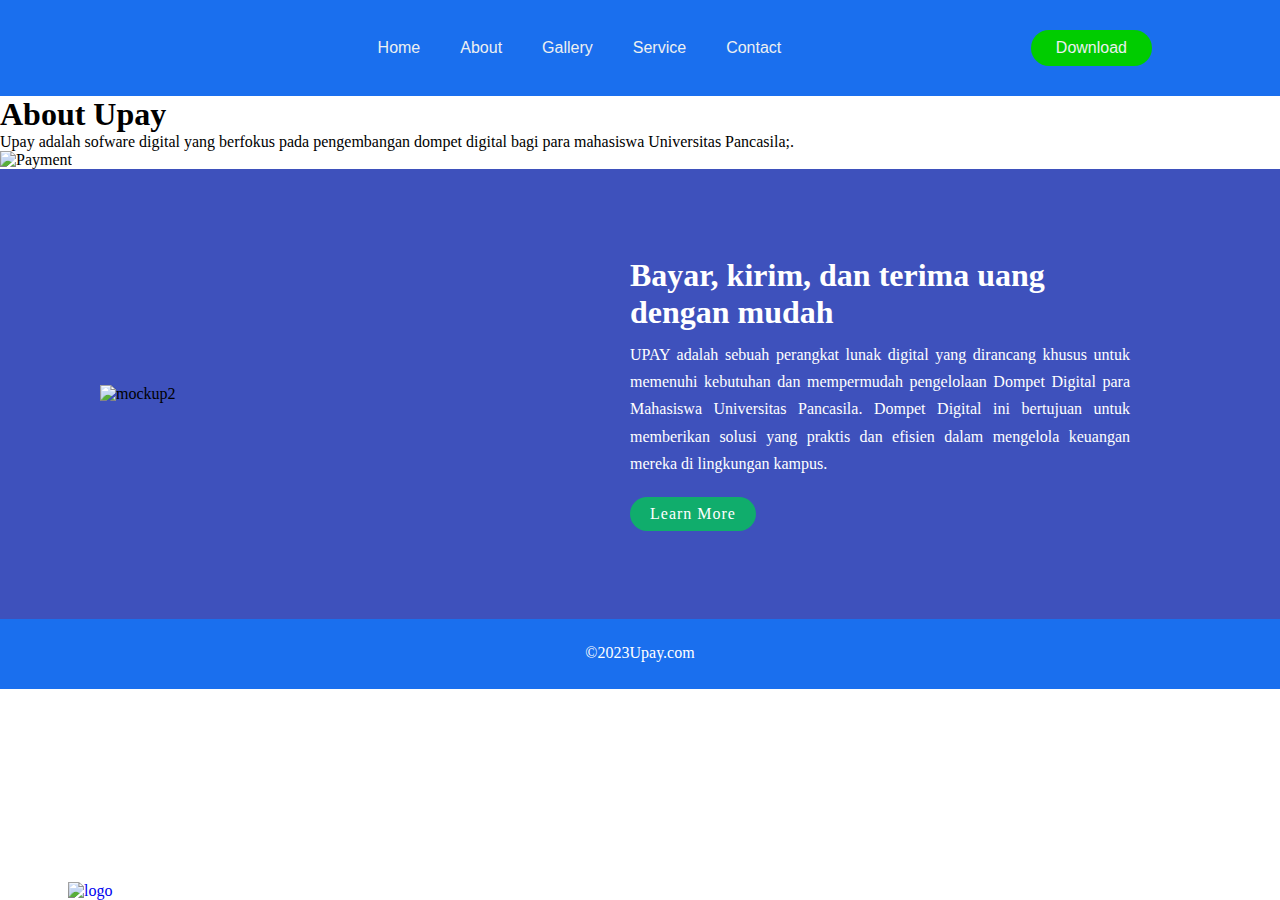
==== about.html @ 0a49f4db "about" ====
<!DOCTYPE html>
<html lang="en">
<head>
  <meta charset="UTF-8">
  <meta name="viewport" content="width=device-width, initial-scale=1.0">
  <link rel="stylesheet" href="/css/style.css">
  <title>Upay</title>
</head>
<body>
   <!-- NAVBAR MENU -->
   <header>
    <a class="logo" href="/"><img src="/img/upay2.png" alt="logo"></a>
    <nav>
        <ul class="nav__links">
            <li>
                <a href="index.html">Home</a>
            </li>
            <li>
                <a href="about.html">About</a>
            </li>
            <li>
                <a href="gallery.html">Gallery</a>
            </li>
            <li>
                <a href="service.html">Service</a>
            </li>
            <li>
                <a href="contact.html">Contact</a>
            </li>
        </ul>
    </nav>
    <a class="cta" href="#">Download</a>
</header>

<!-- MAIN MENU SEC1 -->
<section class="hero">
    <div class="hero-text">
      <h1 class="hero-title">About Upay</h1>
      <p>Upay adalah sofware digital yang berfokus pada pengembangan dompet digital bagi para mahasiswa Universitas Pancasila;.</p>
    </div>
    <div class="hero-image">
      <img src="https://cdn.vectorstock.com/i/1000x1000/32/91/hand-with-mobile-phone-payment-application-vector-25163291.webp" alt="Payment" width="200px">
    </div>
  </section>
<!-- MAIN MENU SEC2 -->
<section class="sec2">
    <div class="main_left">
        <img src="/img/iPhone 12 Pro.png" alt="mockup2">
    </div>
    <div class="main_right">
        <h1>Bayar, kirim, dan terima uang dengan mudah</h1>
        <p>UPAY adalah sebuah perangkat lunak digital yang dirancang khusus untuk
            memenuhi kebutuhan dan mempermudah pengelolaan Dompet Digital para Mahasiswa
            Universitas Pancasila. Dompet Digital ini bertujuan untuk memberikan solusi yang
            praktis dan efisien dalam mengelola keuangan mereka di lingkungan kampus.</p>
        <a href="#">Learn More</a>
    </div>
</section>


<footer>
    <p>&copy;2023Upay.com</p>
</footer>
</body>
</html>
---- css/style.css ----
@import url('https://fonts.googleapis. com/css?family=Montserrat:500');

*{
    box-sizing: border-box;
    margin: 0;
    padding: 0;
    bottom :0;
}
  

/* Untuk Css Header Menu Bar */
  header {
    display: flex;
    justify-content: space-between;
    align-items: center;
    padding: 30px 10%;
    background-color: #1a6fee;
  }
  
  .logo {
    cursor: pointer;
  }

  .logo img{
    width: 200px;
    position: absolute;
    margin-top: -100px;
    margin-left: -60px;
  }
  
  .nav__links a,
  .cta,
  .overlay__content a {
    font-family: "Montserrat", sans-serif;
    font-weight: 500;
    color: #edf0f1;
    text-decoration: none;
  }
  
  .nav__links {
    list-style: none;
    display: flex;
  }
  
  .nav__links li {
    padding: 0px 20px;
  }
  
  .nav__links li a {
    transition: color 0.3s ease 0s;
  }
  
  .nav__links li a:hover {
    color: rgb(4, 54, 135);
  }
  
  .cta {
    padding: 9px 25px;
    background-color: #0c0;
    border: none;
    border-radius: 50px;
    cursor: pointer;
    transition: background-color 0.3s ease 0s;
  }
  
  .cta:hover {
    background-color: #04ac04;
  }
  



/* Untuk Css Main Content */
.sec1 {
  position: relative; width: 100%;
  min-height: 100vh;
  padding: 100px;
  display: flex;
  justify-content: space-between;
  align-items: center;
  background: #ffffff;
}

.sec2 {
  position: relative; 
  width: 100%;
  min-height: 50vh;
  padding-left: 100px;
  padding-right: 150px;
  display: flex;
  justify-content: space-between;
  align-items: center;
  background: #3e51bc;
}

.main_left {
  float: left;
}

.main_left img{
  width: 600px;
}

.main_right {
  float: right;
  width: 500px;
}

.main_right h1 {
  color: white;
}

.main_right p {
  padding-top: 10px;
  color: white;
  line-height: 1.7em;
  text-align: justify;
}

.main_right a{
  display: inline-block;
  margin-top: 20px;
  padding: 8px 20px;
  background: #10ad6c;
  color: #fff;
  border-radius: 40px;
  font-weight: 500; Letter-spacing: 1px;
  text-decoration: none;
}

.main_right a:hover {
  background-color: #0da264;
}

.content{
  margin-top: -100px;
  position: relative;
  width: 100%;
  display: flex;
  justify-content: space-between;
  align-items: center;
}         

.content .textBox{
  position: relative;
  max-width: 600px;
}

.content .textBox h1 {
  color: #333;
  font-size: 4em;
  Line-height: 1.4em;
  font-weight: 500;
}

.content .textBox p{
  margin-top: 10px;
  color: #333;
  Line-height: 1.8em;
  text-align: justify;
}

.content .textBox a{
  display: inline-block;
  margin-top: 20px;
  padding: 8px 20px;
  background: #017143;
  color: #fff;
  border-radius: 40px;
  font-weight: 500; Letter-spacing: 1px;
  text-decoration: none;
}

.content .textBox a:hover{
  color: white;
  background: #01502f;
}

.imgBox img{
  width: 800px;
}

/* SEC 3 */
.sec3 {
  position: relative; 
  width: 100%;
  min-height: 80vh;
  padding: 0px;
  justify-content: space-between;
  align-items: center;
  background: #ffffff;
}

.sec3 h1{
  padding-top: 50px;
}

.sec3 .main_left {
  margin-top: 40px;
  margin-left: 100px;
  width: 500px;
  padding-top: 10px;
  color: rgb(0, 0, 0);
  line-height: 1.7em;
  text-align: justify;
}

.sec3 .main_left p {
  margin-top: 10px;
}

.main_right img{
  box-sizing: border-box;
  margin-left: -300px;
  width: 800px;
}


/* Service Html */
.sec2service {
  position: relative; 
  width: 100%;
  min-height: 70vh;
  padding-left: 100px;
  padding-right: 150px;
  display: flex;
  justify-content: space-between;
  align-items: center;
  background: #3e51bc;
}

.flex-container {
  display: flex;
  justify-content: center;
  width: 100%;
}

.flex-container .card{
  margin-right: 20px;
}


.card {
  box-shadow: 0 4px 8px 0 rgba(0, 0, 0, 0.2);
  background-color: white;
  max-width: 300px;
  margin: auto;
  text-align: center;
  font-family: arial;
  padding: 20px;
}

.card img {
  margin-top: 10px;
  width: 70px;
}

.price {
  color: grey;
  font-size: 22px;
}

.card button {
  margin-top: 20px;
  border: none;
  outline: 0;
  padding: 12px;
  color: white;
  background-color: #000;
  text-align: center;
  cursor: pointer;
  width: 100%;
  font-size: 18px;
}

.card p {
  margin-top:20px;
  line-height: 1.5em;
}

.card button:hover {
  opacity: 0.7;
}



/* Untuk Css Footer */
footer {
    position: relative;
    height: 70px;
    left: 0;
    bottom: 0;
    width: 100%;
    background-color: #1a6fee;
    color: white;
    padding: 25px;
    text-align: center;
}

.contentct {
  margin: 20px;
  background-color: #fff;
  padding: 20px;
  border-radius: 5px;
  box-shadow: 0 0 10px rgba(0, 0, 0, 0.1);
}

form label, form textarea, form input {
  display: block;
  margin-bottom: 10px;
}

form input, form textarea {
  width: 100%;
  padding: 10px;
  border: 1px solid #ccc;
  border-radius: 5px;
}

form button {
  background-color: #7289da;
  color: #fff;
  padding: 10px 20px;
  border: none;
  border-radius: 5px;
  cursor: pointer;
}
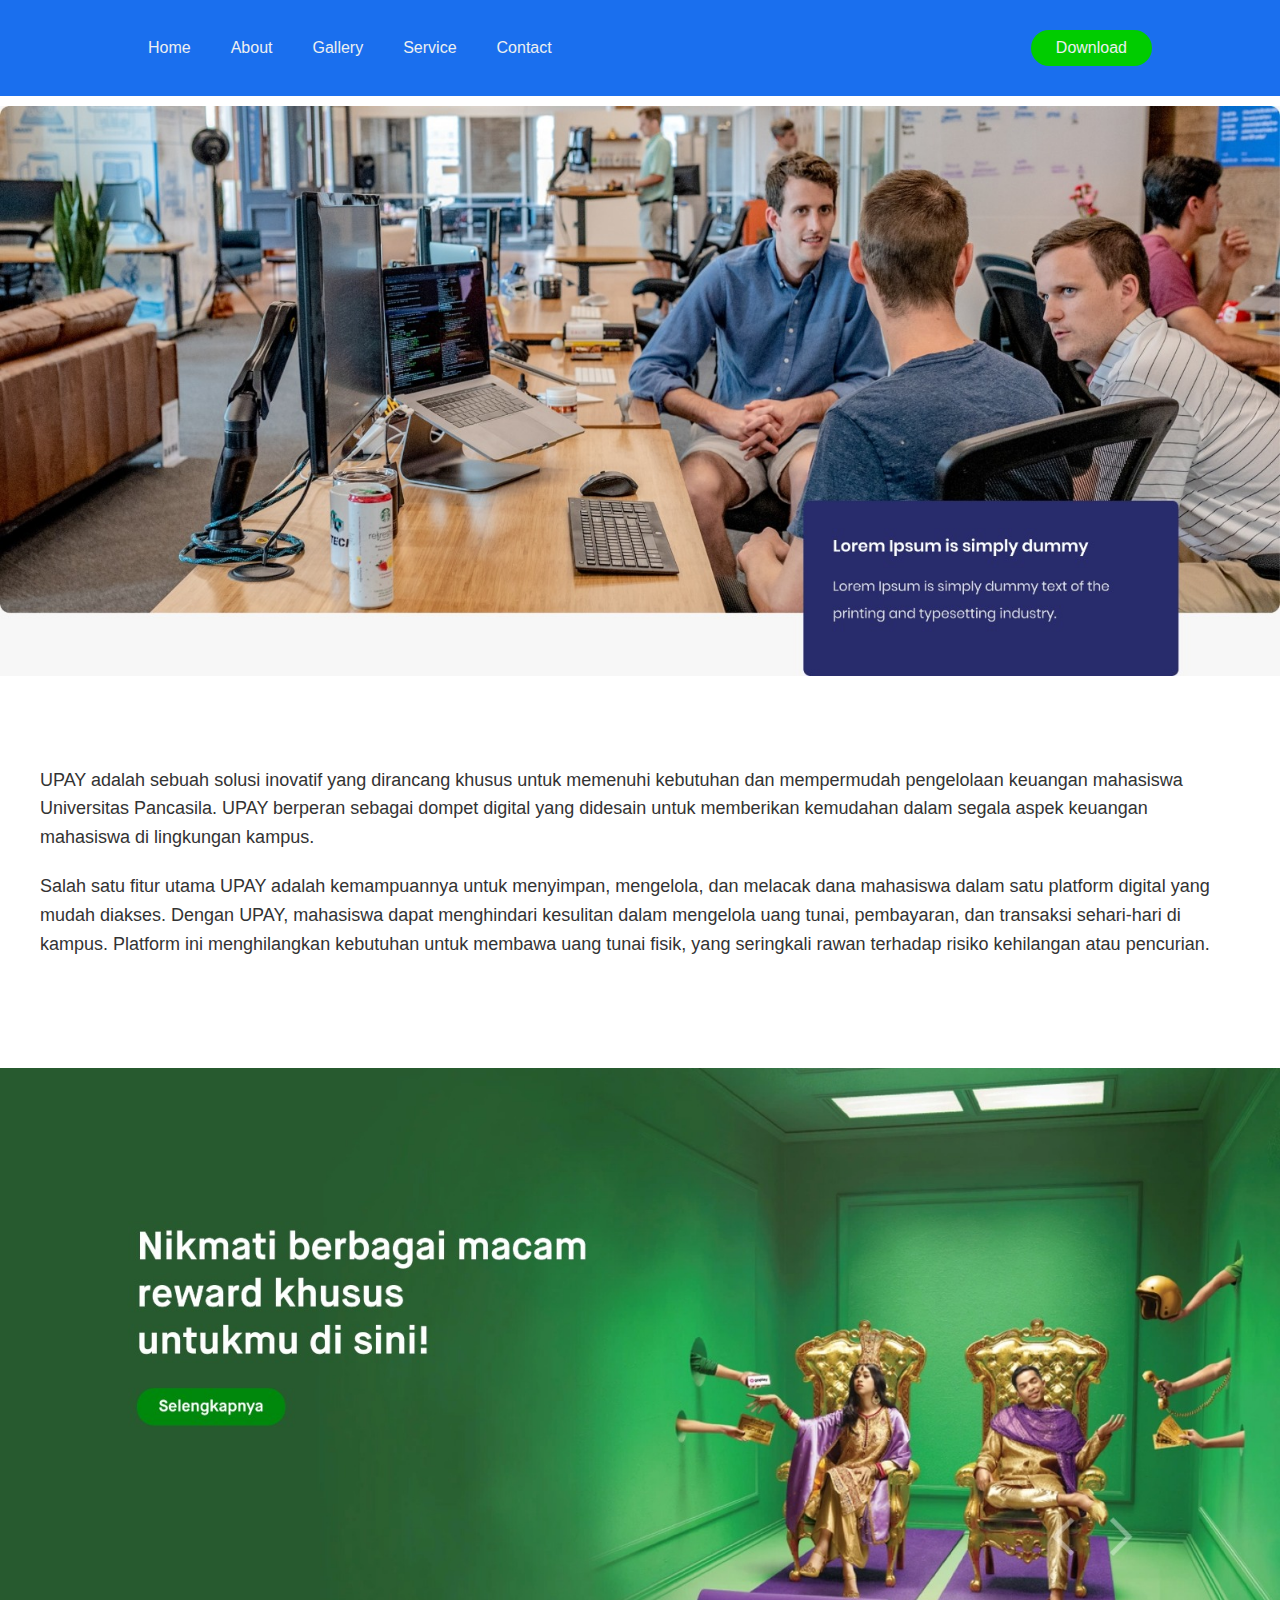
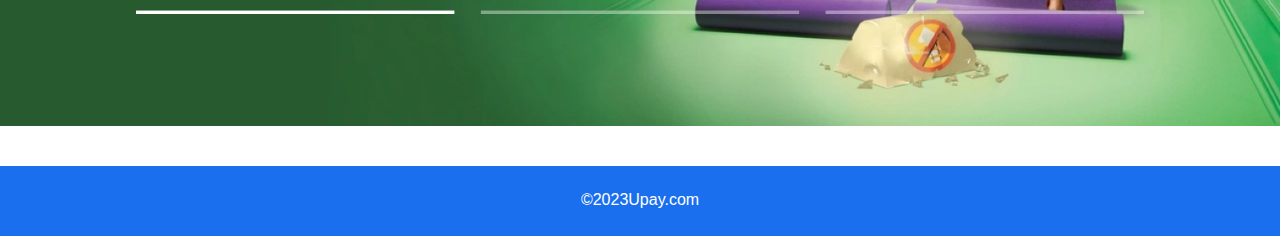
==== commit eee54e53: "Update About" ====
--- a/about.html
+++ b/about.html
@@ -1,65 +1,61 @@
 <!DOCTYPE html>
 <html lang="en">
-<head>
-  <meta charset="UTF-8">
-  <meta name="viewport" content="width=device-width, initial-scale=1.0">
-  <link rel="stylesheet" href="/css/style.css">
-  <title>Upay</title>
-</head>
-<body>
-   <!-- NAVBAR MENU -->
-   <header>
-    <a class="logo" href="/"><img src="/img/upay2.png" alt="logo"></a>
-    <nav>
-        <ul class="nav__links">
-            <li>
-                <a href="index.html">Home</a>
-            </li>
-            <li>
-                <a href="about.html">About</a>
-            </li>
-            <li>
-                <a href="gallery.html">Gallery</a>
-            </li>
-            <li>
-                <a href="service.html">Service</a>
-            </li>
-            <li>
-                <a href="contact.html">Contact</a>
-            </li>
-        </ul>
-    </nav>
-    <a class="cta" href="#">Download</a>
-</header>
+    <head>
+        <meta charset="UTF-8">
+        <meta name="viewport" content="width=device-width, initial-scale=1.0">
+        <link rel="icon" type="image/x-icon" href="/img/upay.png">
+        <link rel="stylesheet" href="css/style.css">
+        <title>Upay</title>
+    </head>
+    <body>
+      <header>
+            <nav>
+                <ul class="nav__links">
+                    <li>
+                        <a href="index.html">Home</a>
+                    </li>
+                    <li>
+                        <a href="about.html">About</a>
+                    </li>
+                    <li>
+                        <a href="gallery.html">Gallery</a>
+                    </li>
+                    <li>
+                        <a href="service.html">Service</a>
+                    </li>
+                    <li>
+                        <a href="contact.html">Contact</a>
+                    </li>
+                </ul>
+            </nav>
+            <a class="cta" href="#">Download</a>
+        </header> 
+        <!-- MAIN MENU SEC1 -->
+        <section class="Pembuka">
+          <div class="Pembuka-1">
+            <img src="Awal.jpeg" alt="Gambar">
+          </div>
+        </section>
+        <section class="Text-Awal">
+          <div class="Text-1">
+            <p class="awal">
+              UPAY adalah sebuah solusi inovatif yang dirancang khusus untuk memenuhi kebutuhan dan mempermudah pengelolaan keuangan mahasiswa Universitas Pancasila. UPAY berperan sebagai dompet digital yang didesain untuk memberikan kemudahan dalam segala aspek keuangan mahasiswa di lingkungan kampus.
+            </p>
+            <p class="akhir">
+              Salah satu fitur utama UPAY adalah kemampuannya untuk menyimpan, mengelola, dan melacak dana mahasiswa dalam satu platform digital yang mudah diakses. Dengan UPAY, mahasiswa dapat menghindari kesulitan dalam mengelola uang tunai, pembayaran, dan transaksi sehari-hari di kampus. Platform ini menghilangkan kebutuhan untuk membawa uang tunai fisik, yang seringkali rawan terhadap risiko kehilangan atau pencurian.
+            </p>
+          </div>
+        </section>
+      
+        <section class="Gambar-Akhir">
+          <div class="Gambar-2">
+            <img src="Akhir.jpeg" alt="Akhir">
+          </div>
+        </section>
+        
+        <footer>
+            <p>&copy;2023Upay.com</p>
+        </footer>
 
-<!-- MAIN MENU SEC1 -->
-<section class="hero">
-    <div class="hero-text">
-      <h1 class="hero-title">About Upay</h1>
-      <p>Upay adalah sofware digital yang berfokus pada pengembangan dompet digital bagi para mahasiswa Universitas Pancasila;.</p>
-    </div>
-    <div class="hero-image">
-      <img src="https://cdn.vectorstock.com/i/1000x1000/32/91/hand-with-mobile-phone-payment-application-vector-25163291.webp" alt="Payment" width="200px">
-    </div>
-  </section>
-<!-- MAIN MENU SEC2 -->
-<section class="sec2">
-    <div class="main_left">
-        <img src="/img/iPhone 12 Pro.png" alt="mockup2">
-    </div>
-    <div class="main_right">
-        <h1>Bayar, kirim, dan terima uang dengan mudah</h1>
-        <p>UPAY adalah sebuah perangkat lunak digital yang dirancang khusus untuk
-            memenuhi kebutuhan dan mempermudah pengelolaan Dompet Digital para Mahasiswa
-            Universitas Pancasila. Dompet Digital ini bertujuan untuk memberikan solusi yang
-            praktis dan efisien dalam mengelola keuangan mereka di lingkungan kampus.</p>
-        <a href="#">Learn More</a>
-    </div>
-</section>
-
-
-<footer>
-    <p>&copy;2023Upay.com</p>
-</footer>
-</body>
+    </body>
 </html>--- a/css/style.css
+++ b/css/style.css
@@ -6,10 +6,15 @@
     padding: 0;
     bottom :0;
 }
-  
+body {
+  font-family: Arial, sans-serif;
+  background-color: white;
+  text-align: center;
+}
 
 /* Untuk Css Header Menu Bar */
   header {
+    margin-bottom: 10px;
     display: flex;
     justify-content: space-between;
     align-items: center;
@@ -67,261 +72,135 @@
     background-color: #04ac04;
   }
   
-
-
-
 /* Untuk Css Main Content */
-.sec1 {
-  position: relative; width: 100%;
-  min-height: 100vh;
-  padding: 100px;
-  display: flex;
-  justify-content: space-between;
-  align-items: center;
-  background: #ffffff;
-}
-
-.sec2 {
-  position: relative; 
+
+.Pembuka img {
+
+  max-width: 100%;
+  height: auto;
+  display: block;
+  margin: 0 auto;
+  margin-bottom: 50px;
+}
+
+.Text-Awal{
+  padding: 40px;
+  text-align: left;
+}
+
+.Text-Awal p {
+  font-size: 18px;
+  line-height: 1.6;
+  color: #333;
+  margin-bottom: 20px;
+}
+
+.Gambar-Akhir img {
+  max-width: 100%;
+  height: auto;
+  display: block;
+  margin: 0 auto;
+  margin-top: 50px;
+  margin-bottom: 40px;
+}
+
+footer {
+  position: relative;
+  height: 70px;
+  left: 0;
+  bottom: 0;
   width: 100%;
-  min-height: 50vh;
-  padding-left: 100px;
-  padding-right: 150px;
-  display: flex;
-  justify-content: space-between;
-  align-items: center;
-  background: #3e51bc;
-}
-
-.main_left {
-  float: left;
-}
-
-.main_left img{
-  width: 600px;
-}
-
-.main_right {
-  float: right;
-  width: 500px;
-}
-
-.main_right h1 {
+  background-color: #1a6fee;
   color: white;
-}
-
-.main_right p {
-  padding-top: 10px;
-  color: white;
-  line-height: 1.7em;
-  text-align: justify;
-}
-
-.main_right a{
-  display: inline-block;
-  margin-top: 20px;
-  padding: 8px 20px;
-  background: #10ad6c;
-  color: #fff;
-  border-radius: 40px;
-  font-weight: 500; Letter-spacing: 1px;
-  text-decoration: none;
-}
-
-.main_right a:hover {
-  background-color: #0da264;
-}
-
-.content{
-  margin-top: -100px;
-  position: relative;
-  width: 100%;
-  display: flex;
-  justify-content: space-between;
-  align-items: center;
-}         
-
-.content .textBox{
-  position: relative;
-  max-width: 600px;
-}
-
-.content .textBox h1 {
-  color: #333;
-  font-size: 4em;
-  Line-height: 1.4em;
-  font-weight: 500;
-}
-
-.content .textBox p{
-  margin-top: 10px;
-  color: #333;
-  Line-height: 1.8em;
-  text-align: justify;
-}
-
-.content .textBox a{
-  display: inline-block;
-  margin-top: 20px;
-  padding: 8px 20px;
-  background: #017143;
-  color: #fff;
-  border-radius: 40px;
-  font-weight: 500; Letter-spacing: 1px;
-  text-decoration: none;
-}
-
-.content .textBox a:hover{
-  color: white;
-  background: #01502f;
-}
-
-.imgBox img{
-  width: 800px;
-}
-
-/* SEC 3 */
-.sec3 {
-  position: relative; 
-  width: 100%;
-  min-height: 80vh;
-  padding: 0px;
-  justify-content: space-between;
-  align-items: center;
-  background: #ffffff;
-}
-
-.sec3 h1{
-  padding-top: 50px;
-}
-
-.sec3 .main_left {
-  margin-top: 40px;
-  margin-left: 100px;
-  width: 500px;
-  padding-top: 10px;
-  color: rgb(0, 0, 0);
-  line-height: 1.7em;
-  text-align: justify;
-}
-
-.sec3 .main_left p {
-  margin-top: 10px;
-}
-
-.main_right img{
-  box-sizing: border-box;
-  margin-left: -300px;
-  width: 800px;
-}
-
-
-/* Service Html */
-.sec2service {
-  position: relative; 
-  width: 100%;
-  min-height: 70vh;
-  padding-left: 100px;
-  padding-right: 150px;
-  display: flex;
-  justify-content: space-between;
-  align-items: center;
-  background: #3e51bc;
-}
-
-.flex-container {
-  display: flex;
-  justify-content: center;
-  width: 100%;
-}
-
-.flex-container .card{
-  margin-right: 20px;
-}
-
-
-.card {
-  box-shadow: 0 4px 8px 0 rgba(0, 0, 0, 0.2);
-  background-color: white;
-  max-width: 300px;
-  margin: auto;
+  padding: 25px;
   text-align: center;
-  font-family: arial;
-  padding: 20px;
-}
-
-.card img {
-  margin-top: 10px;
-  width: 70px;
-}
-
-.price {
-  color: grey;
-  font-size: 22px;
-}
-
-.card button {
-  margin-top: 20px;
-  border: none;
-  outline: 0;
-  padding: 12px;
-  color: white;
-  background-color: #000;
-  text-align: center;
-  cursor: pointer;
-  width: 100%;
-  font-size: 18px;
-}
-
-.card p {
-  margin-top:20px;
-  line-height: 1.5em;
-}
-
-.card button:hover {
-  opacity: 0.7;
-}
-
-
-
-/* Untuk Css Footer */
-footer {
-    position: relative;
-    height: 70px;
-    left: 0;
-    bottom: 0;
-    width: 100%;
-    background-color: #1a6fee;
-    color: white;
+}
+
+.contentct {
+margin: 20px;
+background-color: #fff;
+padding: 20px;
+border-radius: 5px;
+box-shadow: 0 0 10px rgba(0, 0, 0, 0.1);
+}
+
+form label, form textarea, form input {
+display: block;
+margin-bottom: 10px;
+}
+
+form input, form textarea {
+width: 100%;
+padding: 10px;
+border: 1px solid #ccc;
+border-radius: 5px;
+}
+
+form button {
+background-color: #7289da;
+color: #fff;
+padding: 10px 20px;
+border: none;
+border-radius: 5px;
+cursor: pointer;
+}
+
+/* Untuk layar dengan lebar kurang dari 768px */
+@media (max-width: 767px) {
+  header {
+    padding: 10px 5%; 
+  }
+  
+  .Pembuka img {
+    margin-bottom: 20px; 
+  }
+  
+  .Text-Awal {
+    padding: 20px;
+  }
+  
+  .Text-Awal p {
+    font-size: 16px; 
+    margin-bottom: 15px;
+  }
+
+  .Gambar-Akhir img {
+    margin-top: 20px;
+    margin-bottom: 20px; 
+  }
+  
+  footer {
+    padding: 10px 0;
+  }
+}
+
+/* Untuk layar dengan lebar kurang dari atau sama dengan 768px */
+@media (max-width: 550px) {
+  header {
+    padding: 30px 10%; 
+  }
+  .cta{
+    display: none;
+  }
+  .Pembuka img {
+    margin-bottom: 50px; 
+  }
+  
+  .Text-Awal {
+    padding: 40px;
+  }
+  
+  .Text-Awal p {
+    font-size: 18px; 
+    margin-bottom: 20px; 
+  }
+
+  .Gambar-Akhir img {
+    margin-top: 50px; 
+    margin-bottom: 40px; 
+  }
+  
+  footer {
     padding: 25px;
-    text-align: center;
-}
-
-.contentct {
-  margin: 20px;
-  background-color: #fff;
-  padding: 20px;
-  border-radius: 5px;
-  box-shadow: 0 0 10px rgba(0, 0, 0, 0.1);
-}
-
-form label, form textarea, form input {
-  display: block;
-  margin-bottom: 10px;
-}
-
-form input, form textarea {
-  width: 100%;
-  padding: 10px;
-  border: 1px solid #ccc;
-  border-radius: 5px;
-}
-
-form button {
-  background-color: #7289da;
-  color: #fff;
-  padding: 10px 20px;
-  border: none;
-  border-radius: 5px;
-  cursor: pointer;
-}+  }
+}
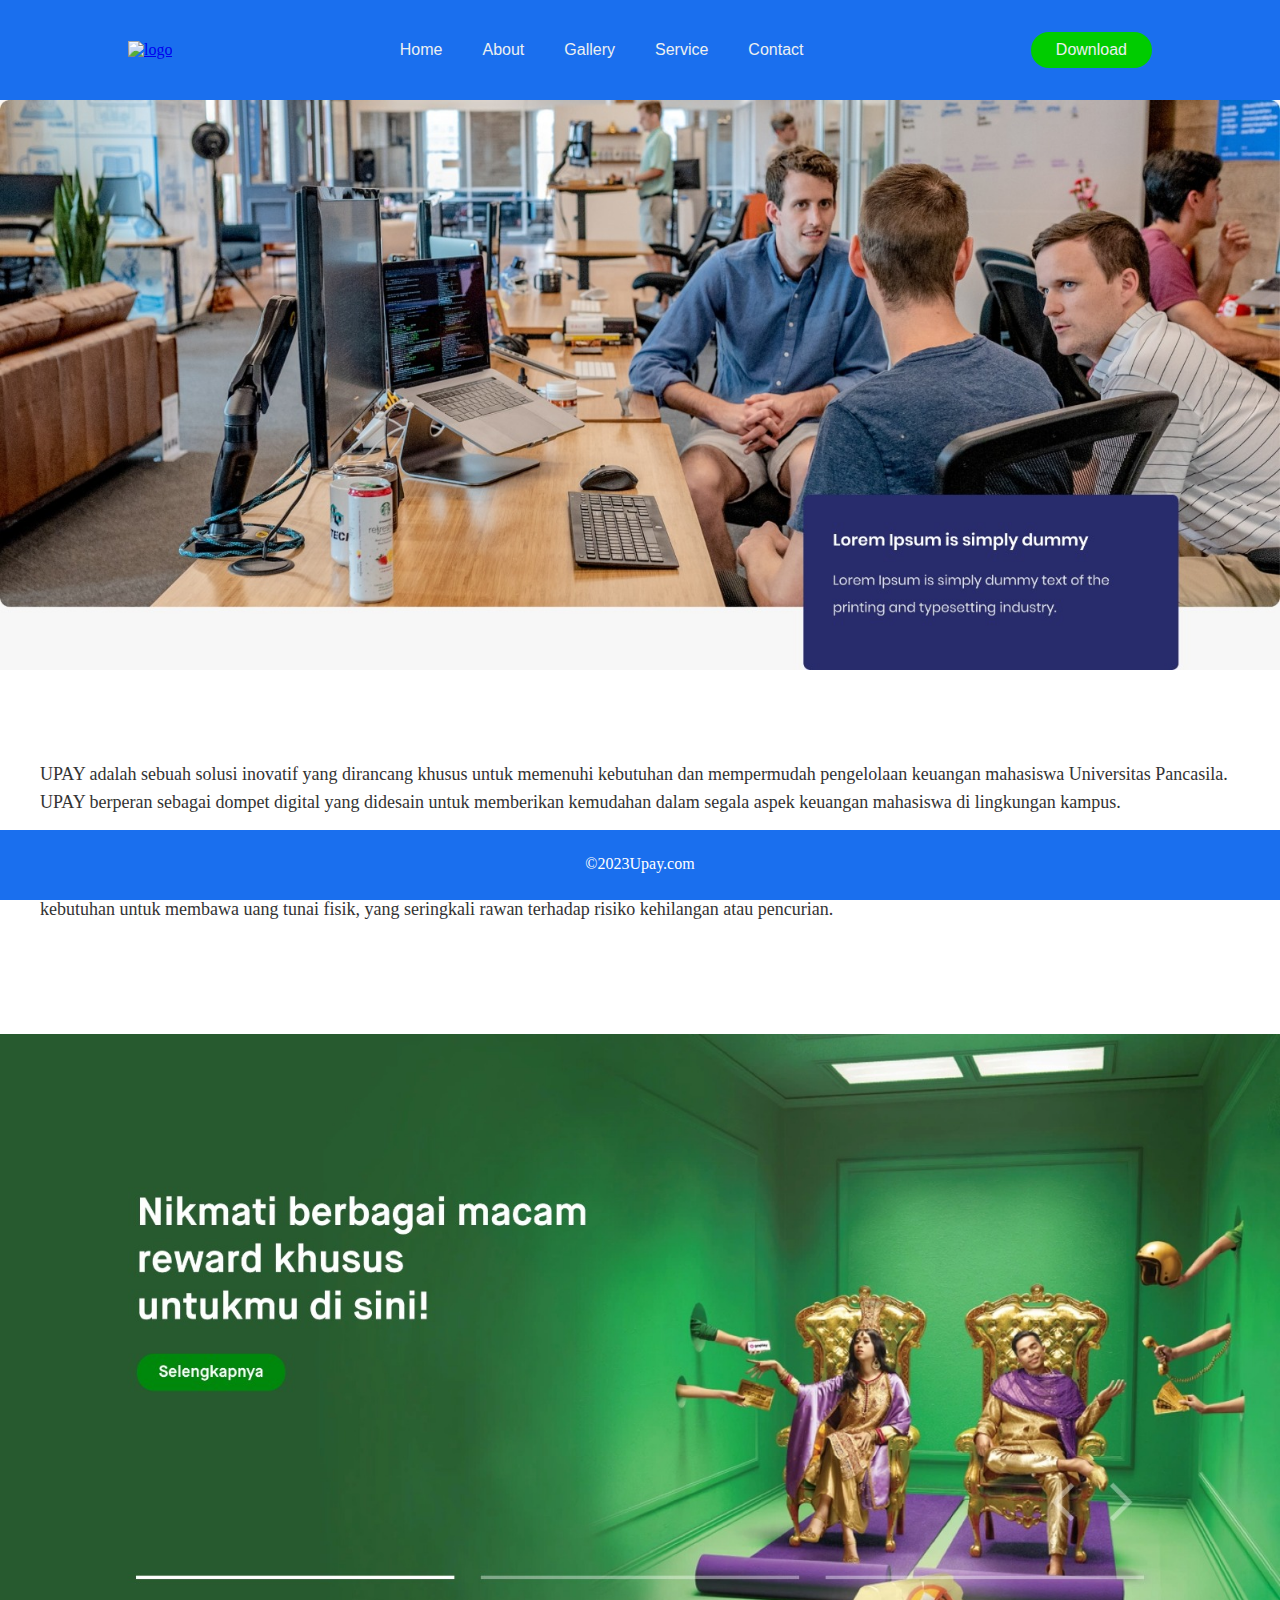
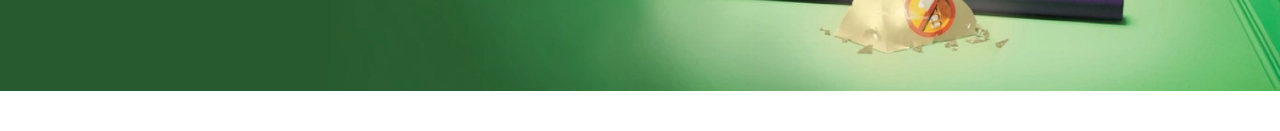
==== commit 197dc533: "Update About Hamzah" ====
--- a/about.html
+++ b/about.html
@@ -9,6 +9,7 @@
     </head>
     <body>
       <header>
+        <a class="logo" href="/"><img src="/img/upay2.png" alt="logo"></a>
             <nav>
                 <ul class="nav__links">
                     <li>
@@ -33,7 +34,7 @@
         <!-- MAIN MENU SEC1 -->
         <section class="Pembuka">
           <div class="Pembuka-1">
-            <img src="Awal.jpeg" alt="Gambar">
+            <img src="/img/Awal.jpeg" alt="Gambar">
           </div>
         </section>
         <section class="Text-Awal">
@@ -49,7 +50,7 @@
       
         <section class="Gambar-Akhir">
           <div class="Gambar-2">
-            <img src="Akhir.jpeg" alt="Akhir">
+            <img src="/img/Akhir.jpeg" alt="Akhir">
           </div>
         </section>
         
--- a/css/style.css
+++ b/css/style.css
@@ -6,19 +6,15 @@
     padding: 0;
     bottom :0;
 }
-body {
-  font-family: Arial, sans-serif;
-  background-color: white;
-  text-align: center;
-}
+  
 
 /* Untuk Css Header Menu Bar */
   header {
-    margin-bottom: 10px;
     display: flex;
     justify-content: space-between;
     align-items: center;
     padding: 30px 10%;
+    height: 100px;
     background-color: #1a6fee;
   }
   
@@ -27,10 +23,7 @@
   }
 
   .logo img{
-    width: 200px;
-    position: absolute;
-    margin-top: -100px;
-    margin-left: -60px;
+    width: 150px;
   }
   
   .nav__links a,
@@ -72,6 +65,32 @@
     background-color: #04ac04;
   }
   
+
+
+
+/* Untuk Css Main Content */
+.sec1 {
+  position: relative; width: 100%;
+  min-height: 100vh;
+  padding: 100px;
+  display: flex;
+  justify-content: space-between;
+  align-items: center;
+  background: #ffffff;
+}
+
+.sec2 {
+  position: relative; 
+  width: 100%;
+  min-height: 50vh;
+  padding-left: 100px;
+  padding-right: 150px;
+  display: flex;
+  justify-content: space-between;
+  align-items: center;
+  background: #3e51bc;
+}
+
 /* Untuk Css Main Content */
 
 .Pembuka img {
@@ -104,45 +123,288 @@
   margin-bottom: 40px;
 }
 
+.main_left {
+  float: left;
+}
+
+.main_left img{
+  width: 600px;
+}
+
+.main_right {
+  float: right;
+  width: 500px;
+}
+
+.main_right h1 {
+  color: white;
+}
+
+.main_right p {
+  padding-top: 10px;
+  color: white;
+  line-height: 1.7em;
+  text-align: justify;
+}
+
+.main_right a{
+  display: inline-block;
+  margin-top: 20px;
+  padding: 8px 20px;
+  background: #10ad6c;
+  color: #fff;
+  border-radius: 40px;
+  font-weight: 500; Letter-spacing: 1px;
+  text-decoration: none;
+}
+
+.main_right a:hover {
+  background-color: #0da264;
+}
+
+.content{
+  margin-top: -100px;
+  position: relative;
+  width: 100%;
+  display: flex;
+  justify-content: space-between;
+  align-items: center;
+}         
+
+.content .textBox{
+  position: relative;
+  max-width: 600px;
+}
+
+.content .textBox h1 {
+  color: #333;
+  font-size: 4em;
+  Line-height: 1.4em;
+  font-weight: 500;
+}
+
+.content .textBox p{
+  margin-top: 10px;
+  color: #333;
+  Line-height: 1.8em;
+  text-align: justify;
+}
+
+.content .textBox a{
+  display: inline-block;
+  margin-top: 20px;
+  padding: 8px 20px;
+  background: #017143;
+  color: #fff;
+  border-radius: 40px;
+  font-weight: 500; Letter-spacing: 1px;
+  text-decoration: none;
+}
+
+.content .textBox a:hover{
+  color: white;
+  background: #01502f;
+}
+
+.imgBox img{
+  width: 800px;
+}
+
+/* SEC 3 */
+.sec3 {
+  position: relative; 
+  width: 100%;
+  min-height: 80vh;
+  padding: 0px;
+  justify-content: space-between;
+  align-items: center;
+  background: #ffffff;
+}
+
+.sec3 h1{
+  padding-top: 50px;
+}
+
+.sec3 .main_left {
+  margin-top: 40px;
+  margin-left: 100px;
+  width: 500px;
+  padding-top: 10px;
+  color: rgb(0, 0, 0);
+  line-height: 1.7em;
+  text-align: justify;
+}
+
+.sec3 .main_left p {
+  margin-top: 10px;
+}
+
+.main_right img{
+  box-sizing: border-box;
+  margin-left: -300px;
+  width: 800px;
+}
+
+
+/* Service Html */
+.sec1ser{
+  margin-top: 100px;
+  background-color: rgb(23,111,230);
+}
+
+.sec1ser .textBox {
+  margin-top: 80px;
+  margin-left: 70px;
+  flex: 1;
+  padding: 80px; /* Menambahkan padding di sebelah kanan dan kiri teks */
+  text-align: left; /* Menjaga teks agar tetap rata kiri */
+}
+
+.sec1ser .content {
+  display: flex;
+  justify-content: space-between;
+  align-items: center;
+}
+
+.sec1ser .textBox a {
+  display: inline-block;
+  font-family: sans-serif;
+  padding: 10px 20px;
+  background-color: #10ad6c; /* Warna latar belakang tombol */
+  color: white; /* Warna teks tombol */
+  text-decoration: none; /* Menghapus garis bawah default pada tautan */
+  border-radius: 15px; /* Membuat sudut tombol melengkung */
+  margin-top: 20px; /* Jarak atas tombol dari teks */
+  box-shadow: 2px 2px 5px rgba(0, 0, 0, 0.3); /* Bayangan tombol */
+}
+
+.sec1ser .textBox a:hover {
+  background-color: #09a062; /* Warna latar belakang tombol saat dihover */
+}
+
+
+.sec1ser .textBox h1 {
+  font-family: 'Montserrat', sans-serif;
+  font-weight: 600; /* Ini adalah gaya semi-bold */
+  font-size: 60px;
+  margin-bottom: 10px;
+  color: white;
+}
+
+.sec1ser .textBox p {
+  font-family: 'Roboto', sans-serif;
+  font-size: 10px;
+  color: white;
+}
+
+
+.sec1ser .imgBox {
+  margin-top: 100px;
+  flex: 1;
+}
+
+.sec2service {
+  background-color: #F5F5F5;
+  padding: 20px;
+  text-align: center;
+  display: flex;
+  justify-content: space-between; /* Memaksimalkan ruang horizontal */
+  flex-wrap: wrap; /* Mengizinkan pembrambat (wrapping) item jika tidak cukup lebar */
+}
+
+.row {
+  flex: 1; /* Membagi ruang setiap baris (row) */
+  max-width: 48%; /* Maksimum lebar setiap kartu */
+  margin: 10px;
+}
+
+.card {
+  margin-bottom: 40px;
+  background-color: #FFFFFF;
+  border-radius: 10px;
+  box-shadow: 0 4px 6px rgba(0, 0, 0, 0.1);
+  padding-top: 30px;
+  text-align: center;
+  flex: 1; /* Membagi ruang setiap card dalam satu baris */
+  height: 430px; /* Tinggi kartu */
+  width: 700px;
+}
+
+
+.card h1 {
+  font-family: 'Montserrat', sans-serif;
+  font-weight: 600px;
+  font-size: 24px;
+  color: #0074D9;
+}
+
+.card img {
+  max-width: 40%; /* Maksimum lebar gambar ikon */
+  height: auto; /* Biarkan tinggi otomatis sesuai rasio */
+  margin: auto; /* Pusatkan gambar horizontalmente */
+  margin-bottom: 10px; /* Jarak antara gambar dan teks */
+}
+
+.card p {
+  margin-left: 190px;
+  width: 300px;
+  font-family: 'Roboto', sans-serif;
+  font-size: 16px;
+}
+
+button {
+  margin-top: 20px;
+  background-color: #0074D9;
+  color: #FFFFFF;
+  border: none;
+  padding: 10px 20px;
+  border-radius: 5px;
+  cursor: pointer;
+}
+
+
+
+
+/* Untuk Css Footer */
 footer {
-  position: relative;
-  height: 70px;
-  left: 0;
-  bottom: 0;
+    position: fixed;
+    height: 70px;
+    left: 0;
+    bottom: 0;
+    width: 100%;
+    background-color: #1a6fee;
+    color: white;
+    padding: 25px;
+    text-align: center;
+}
+
+.contentct {
+  margin: 20px;
+  background-color: #fff;
+  padding: 20px;
+  border-radius: 5px;
+  box-shadow: 0 0 10px rgba(0, 0, 0, 0.1);
+}
+
+form label, form textarea, form input {
+  display: block;
+  margin-bottom: 10px;
+}
+
+form input, form textarea {
   width: 100%;
-  background-color: #1a6fee;
-  color: white;
-  padding: 25px;
-  text-align: center;
-}
-
-.contentct {
-margin: 20px;
-background-color: #fff;
-padding: 20px;
-border-radius: 5px;
-box-shadow: 0 0 10px rgba(0, 0, 0, 0.1);
-}
-
-form label, form textarea, form input {
-display: block;
-margin-bottom: 10px;
-}
-
-form input, form textarea {
-width: 100%;
-padding: 10px;
-border: 1px solid #ccc;
-border-radius: 5px;
+  padding: 10px;
+  border: 1px solid #ccc;
+  border-radius: 5px;
 }
 
 form button {
-background-color: #7289da;
-color: #fff;
-padding: 10px 20px;
-border: none;
-border-radius: 5px;
-cursor: pointer;
+  background-color: #7289da;
+  color: #fff;
+  padding: 10px 20px;
+  border: none;
+  border-radius: 5px;
+  cursor: pointer;
 }
 
 /* Untuk layar dengan lebar kurang dari 768px */
@@ -172,9 +434,8 @@
   footer {
     padding: 10px 0;
   }
-}
-
-/* Untuk layar dengan lebar kurang dari atau sama dengan 768px */
+
+  /* Untuk layar dengan lebar kurang dari atau sama dengan 768px */
 @media (max-width: 550px) {
   header {
     padding: 30px 10%; 
@@ -204,3 +465,4 @@
     padding: 25px;
   }
 }
+}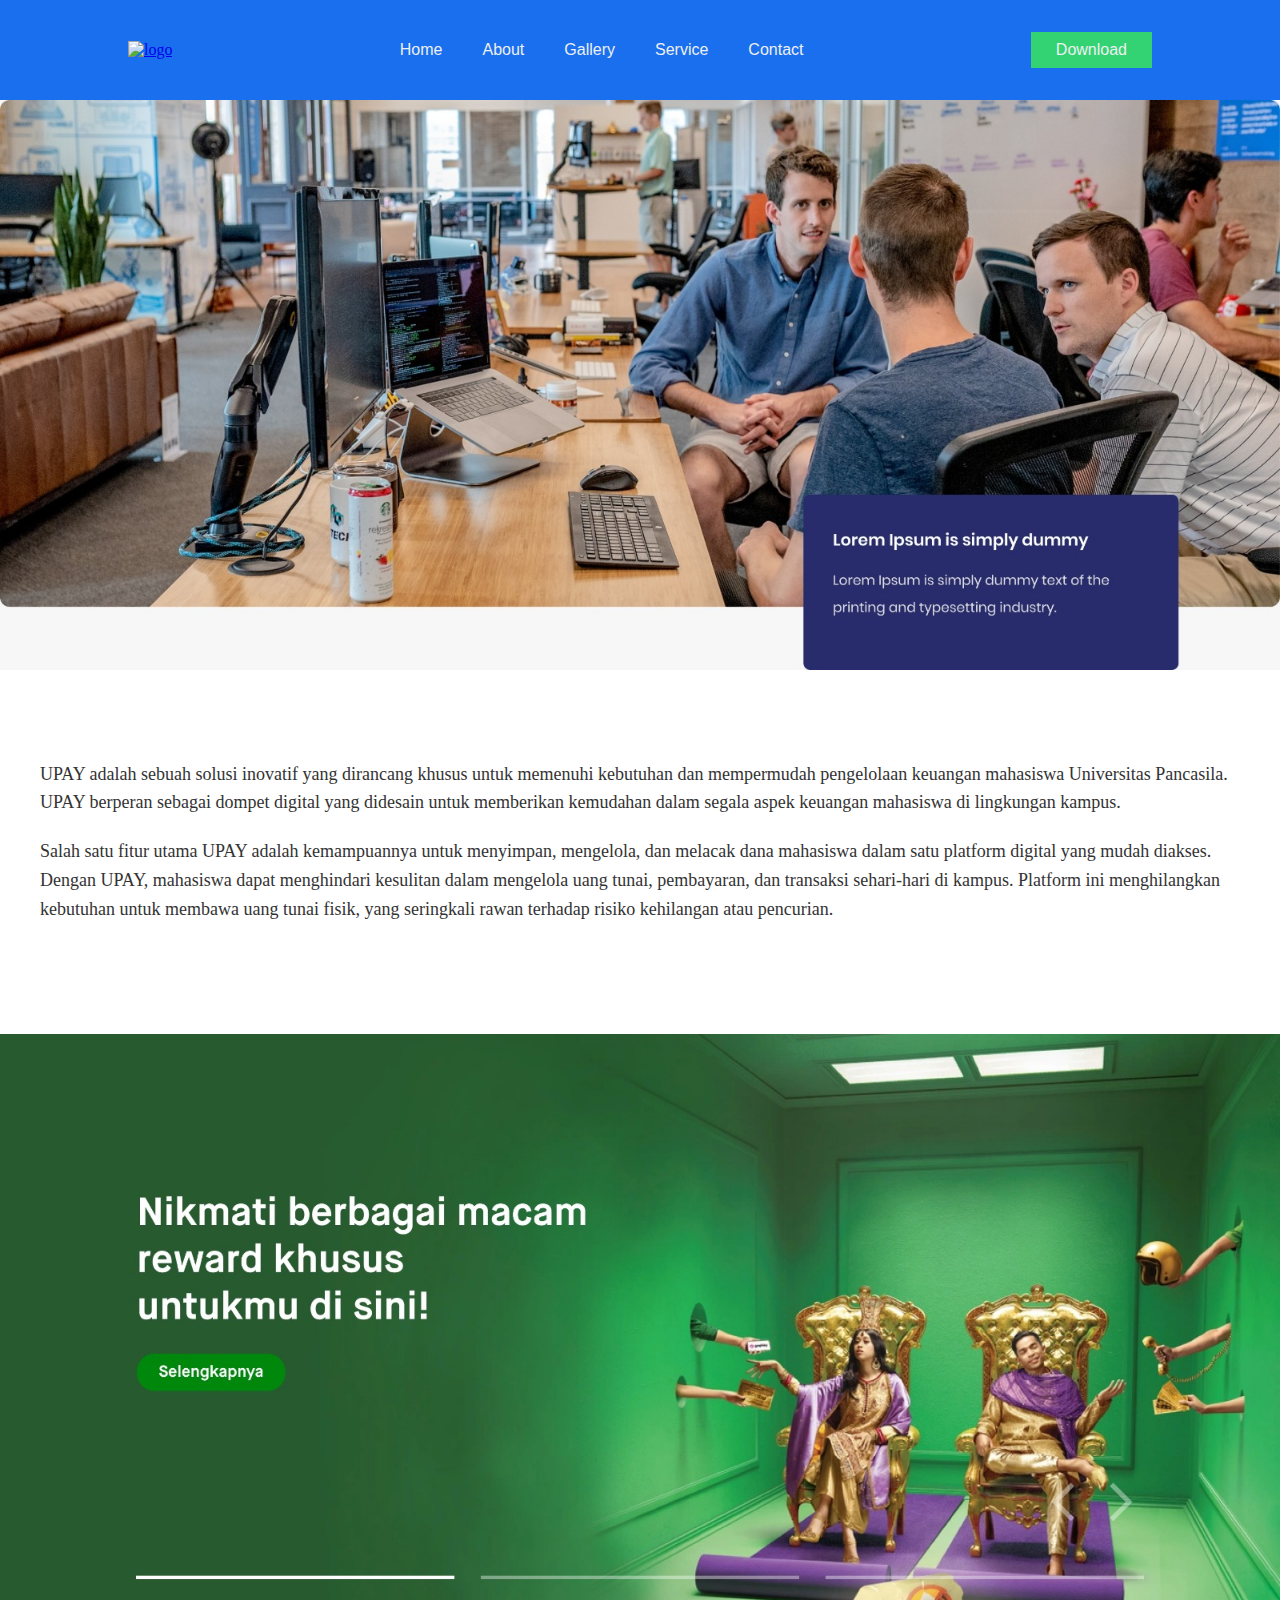
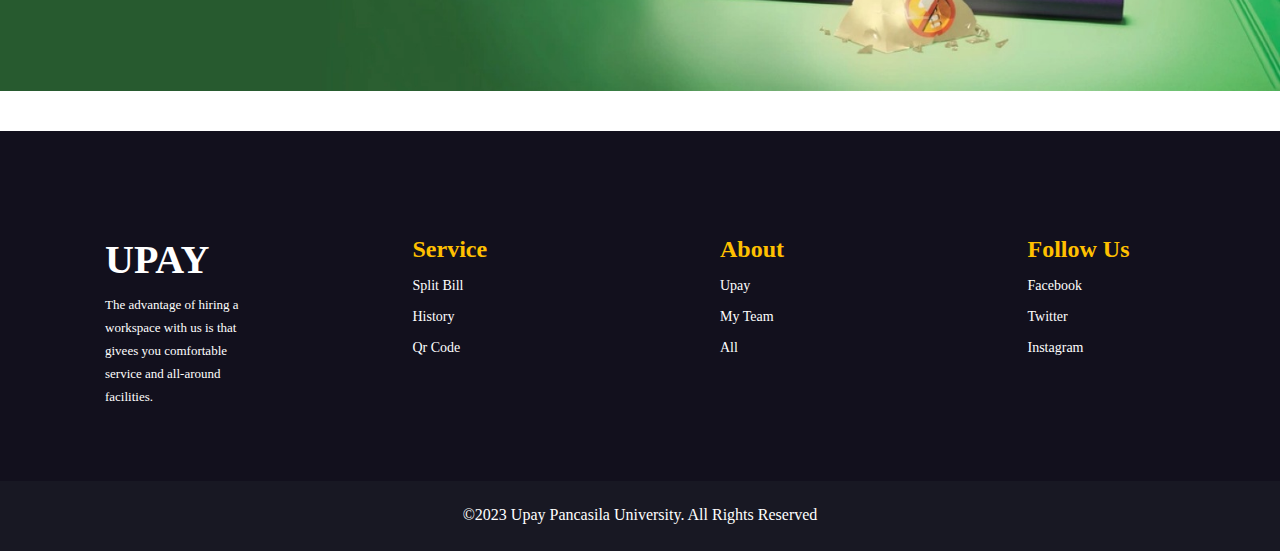
==== commit d494feac: "Update All" ====
--- a/about.html
+++ b/about.html
@@ -54,9 +54,39 @@
           </div>
         </section>
         
-        <footer>
-            <p>&copy;2023Upay.com</p>
-        </footer>
+        <div class="foot">
+          <div class="row2bt">
+              <div class="column2bt">
+                  <h1>UPAY</h1>
+                  <p>The advantage of hiring a workspace with us is that givees you comfortable service and all-around facilities.</p>
+              </div>
+
+              <div class="column2bt">
+                  <h2>Service</h2>
+                  <a href="">Split Bill</a><br>
+                  <a href="">History</a><br>
+                  <a href="">Qr Code</a>
+              </div>
+
+              <div class="column2bt">
+                  <h2>About</h2>
+                  <a href="">Upay</a><br>
+                  <a href="">My Team</a><br>
+                  <a href="">All</a>
+              </div>
+
+              <div class="column2bt">
+                  <h2>Follow Us</h2>
+                  <a href="">Facebook</a><br>
+                  <a href="">Twitter</a><br>
+                  <a href="">Instagram</a>
+              </div>
+          </div>
+      </div>
+
+      <footer>
+          &copy;2023 Upay Pancasila University. All Rights Reserved
+      </footer>
 
     </body>
 </html>--- a/css/style.css
+++ b/css/style.css
@@ -7,6 +7,16 @@
     bottom :0;
 }
   
+/* Form Search */
+form.example input[type=text] {
+  padding: 10px;
+  font-size: 17px;
+  float: left;
+  width: 300px;
+  background: white;
+  border-radius: 0%;
+  border: none;
+}
 
 /* Untuk Css Header Menu Bar */
   header {
@@ -54,9 +64,8 @@
   
   .cta {
     padding: 9px 25px;
-    background-color: #0c0;
+    background-color: #33d273;
     border: none;
-    border-radius: 50px;
     cursor: pointer;
     transition: background-color 0.3s ease 0s;
   }
@@ -79,16 +88,110 @@
   background: #ffffff;
 }
 
+/* SECTION 2 */
 .sec2 {
+  font-family: 'Montserrat';
   position: relative; 
   width: 100%;
-  min-height: 50vh;
+  height: 620px;
   padding-left: 100px;
   padding-right: 150px;
+  margin-top: -100px;
   display: flex;
   justify-content: space-between;
-  align-items: center;
-  background: #3e51bc;
+  background: #F9F9F9;
+}
+
+.exp {
+  letter-spacing: 6px;
+  color: #0074D9;
+
+}
+
+
+.main_left {
+  float: left;
+}
+
+.main_left img{
+  width: 1000px;
+  position: static;
+  margin-top: -80px;
+  margin-left: -360px;
+}
+
+.main_right {
+  float: right;
+  margin-top: 60px;
+  width: 500px;
+}
+
+.main_right h1 {
+  color: black;
+  font-size: 40px;
+}
+
+.main_right p {
+  padding-top: 10px;
+  margin-bottom: 20px;
+  color: rgb(0, 0, 0);
+  line-height: 2em;
+  text-align: justify;
+}
+
+.main_right a{
+  display: inline-block;
+  margin-top: 40px;
+  padding: 8px 20px;
+  background: #10ad6c;
+  color: #fff;
+  border-radius: 40px;
+  text-decoration: none;
+  height: 61px;
+  width: 231px;
+  margin-top: 20px;
+  padding: 20px 58px;
+}
+
+.main_right a:hover {
+  background-color: #0da264;
+}
+
+.sec2cy {
+  font-family: 'Montserrat';
+  position: relative; 
+  width: 100%;
+  height: 300px;
+  padding-left: 100px;
+  padding-right: 150px;
+  align-items: center;
+  background-color: #F9F9F9;
+}
+
+.column2 {
+  margin-top: 60px;
+  align-items: center;
+  float: left;
+  width: 25%;
+  padding: 20px;
+  height: 300px; /* Should be removed. Only for demonstration */
+}
+
+.column2 p {
+  margin-top: 10px;
+  line-height: 23px;
+  font-size: 13px;
+}
+
+.column2 h1{
+  font-size: 40px;
+}
+
+/* Clear floats after the columns */
+.row2:after {
+  content: "";
+  display: table;
+  clear: both;
 }
 
 /* Untuk Css Main Content */
@@ -123,92 +226,121 @@
   margin-bottom: 40px;
 }
 
-.main_left {
-  float: left;
-}
-
-.main_left img{
-  width: 600px;
-}
-
-.main_right {
-  float: right;
+
+.content{
+  margin-top: -100px;
+  position: relative;
+  width: 100%;
+  display: flex;
+  justify-content: space-between;
+  align-items: center;
+}         
+
+.content .textBox{
+  position: relative;
+  max-width: 600px;
+}
+
+.content .textBox h1 {
+  color: #333;
+  width: 700px;
+  font-family: 'Montserrat';
+  font-size: 65px;
+  Line-height: 1.4em;
+  font-weight: 500;
+}
+
+.content .textBox p{
+  font-family: 'Montserrat';
+  margin-top: 10px;
+  color: #333;
+  Line-height: 1.8em;
+  text-align: justify;
+}
+
+.content .textBox a{
+  font-family: 'Montserrat';
+  display: inline-block;
+  margin-top: 20px;
+  padding: 20px 68px;
+  color: black;
+  background: #FFC000;
+  border-radius: 40px;
+  font-weight: 500; 
+  text-decoration: none;
+  height: 61px;
+  width: 231px;
+}
+
+.content .textBox a:hover{
+  color: black;
+  background: #efb400;
+}
+
+.imgBox img{
+  width: 550px;
+}
+
+/* SEC 3 HOME */
+.sec3hm {
+  background-color: #0074D9;
+  border-radius: 0px 300px 300px 0px;
+  position: relative; 
+  width: 100%;
+  min-height: 70vh;
+  padding: 0px;
+  justify-content: space-between;
+  align-items: center;
+}
+
+.sec3hm .main_lefthm {
+  margin-top: 40px;
+  margin-left: 100px;
   width: 500px;
-}
-
-.main_right h1 {
-  color: white;
-}
-
-.main_right p {
   padding-top: 10px;
   color: white;
   line-height: 1.7em;
   text-align: justify;
 }
 
-.main_right a{
-  display: inline-block;
-  margin-top: 20px;
-  padding: 8px 20px;
-  background: #10ad6c;
-  color: #fff;
+.sec3hm .main_lefthm p {
+  margin-top: 10px;
+}
+
+.sec3hm h1{
+  font-size: 40px;
+  line-height: 50px;
+  width: 700px;
+  margin-top: 90px;
+}
+
+.ctabt {
+  padding: 9px 25px;
+  background-color: #FFC000;
+  border: none;
+  cursor: pointer;
+  transition: background-color 0.3s ease 0s;
+  font-family: "Montserrat", sans-serif;
+  font-weight: 500;
+  color: black;
+  text-decoration: none;
+  height: 61px;
+  width: 231px;
   border-radius: 40px;
-  font-weight: 500; Letter-spacing: 1px;
-  text-decoration: none;
-}
-
-.main_right a:hover {
-  background-color: #0da264;
-}
-
-.content{
-  margin-top: -100px;
-  position: relative;
-  width: 100%;
-  display: flex;
-  justify-content: space-between;
-  align-items: center;
-}         
-
-.content .textBox{
-  position: relative;
-  max-width: 600px;
-}
-
-.content .textBox h1 {
-  color: #333;
-  font-size: 4em;
-  Line-height: 1.4em;
-  font-weight: 500;
-}
-
-.content .textBox p{
-  margin-top: 10px;
-  color: #333;
-  Line-height: 1.8em;
-  text-align: justify;
-}
-
-.content .textBox a{
-  display: inline-block;
-  margin-top: 20px;
-  padding: 8px 20px;
-  background: #017143;
-  color: #fff;
-  border-radius: 40px;
-  font-weight: 500; Letter-spacing: 1px;
-  text-decoration: none;
-}
-
-.content .textBox a:hover{
-  color: white;
-  background: #01502f;
-}
-
-.imgBox img{
+}
+
+.main_rightbt img{
+  box-sizing: border-box;
+  margin-top: -650px;
   width: 800px;
 }
+
+.main_rightbt {
+  float: right;
+  width: 800px;
+}
+
+
 
 /* SEC 3 */
 .sec3 {
@@ -245,6 +377,12 @@
   width: 800px;
 }
 
+
+.sec4{
+  display: flex;
+  margin-left: auto;
+  margin-right: auto;
+}
 
 /* Service Html */
 .sec1ser{
@@ -367,26 +505,30 @@
 
 /* Untuk Css Footer */
 footer {
-    position: fixed;
+    position: static;
     height: 70px;
     left: 0;
     bottom: 0;
     width: 100%;
-    background-color: #1a6fee;
+    background-color: #181823;
     color: white;
+    text-align: center;
+    margin-top: 10px;
     padding: 25px;
-    text-align: center;
-}
-
-.contentct {
+}
+
+/* Bagian Contact */
+.IsiContact {
   margin: 20px;
   background-color: #fff;
   padding: 20px;
   border-radius: 5px;
-  box-shadow: 0 0 10px rgba(0, 0, 0, 0.1);
-}
-
+  box-shadow: 0 0 10px rgba(0, 0, 0, 0.252);
+  font-family: Arial, Helvetica, sans-serif ;
+}
+  
 form label, form textarea, form input {
+  margin-top: 10px;
   display: block;
   margin-bottom: 10px;
 }
@@ -399,12 +541,137 @@
 }
 
 form button {
-  background-color: #7289da;
+  background-color: #0982FE;
   color: #fff;
   padding: 10px 20px;
   border: none;
   border-radius: 5px;
   cursor: pointer;
+  width: 100%;
+}
+
+.PETA{
+  display: flex;
+  flex: 1;
+  height: 480px;
+  justify-content: center;
+  align-items: center;
+}
+
+.Kontak{
+  display: flex;
+  flex: 1;
+  justify-content: center;
+  align-items: TOP;
+}
+
+.Phone{
+  margin-right: 15px;
+}
+
+.Upload{
+  display: none;
+}
+
+.uploadFile{
+  margin-top: 15px;
+  border-radius: 6px;
+  border: 1px dashed gray;
+  width: 100%;
+  height: 100px;
+  cursor: pointer;
+  justify-content: center;
+  align-items: TOP;
+}
+
+.uploadFile:hover{
+  color: red;
+  border: 1px dashed red;
+}
+
+
+/* Testimonial Home */
+
+
+/* FOOTER AKHIR */
+.foot {
+  font-family: 'Montserrat';
+  margin-bottom: -10px;
+  position: static;
+  height: 350px;
+  left: 0;
+  bottom: 0;
+  width: 100%;
+  background-color: #12101D;
+  color: white;
+  text-align: center;
+  padding: 25px;
+}
+
+.column2bt {
+  font-family: 'Montserrat';
+  text-align: left;
+  align-items: center;
+  float: left;
+  width: 25%;
+  padding: 80px;
+  height: 300px; /* Should be removed. Only for demonstration */
+}
+
+.column2bt p {
+  text-align: left;
+  margin-top: 10px;
+  line-height: 23px;
+  font-size: 13px;
+}
+
+.column2bt h1{
+  text-align: left;
+  font-size: 40px;
+}
+
+.column2bt h2{
+  color:#FFC000 ;
+}
+
+.column2bt a{
+  font-family: 'Montserrat';
+  font-size: 14px;
+  display: inline-block;
+  text-decoration: none;
+  color: white;
+  margin-top: 15px;
+}
+
+.column2bt img{
+  margin-top: 10px;
+  margin-right: 20px;
+}
+
+
+/* Clear floats after the columns */
+.row2bt:after {
+  content: "";
+  display: table;
+  clear: both;
+}
+
+@media (max-width: 480px){
+  .IsiContact{
+    font-size: large;
+  }
+  .PETA{
+    display: none;
+  }
+}
+
+@media (max-width: 767px){
+  .IsiContact{
+    font-size: small;
+  }
+  .PETA{
+    display: none;
+  }
 }
 
 /* Untuk layar dengan lebar kurang dari 768px */
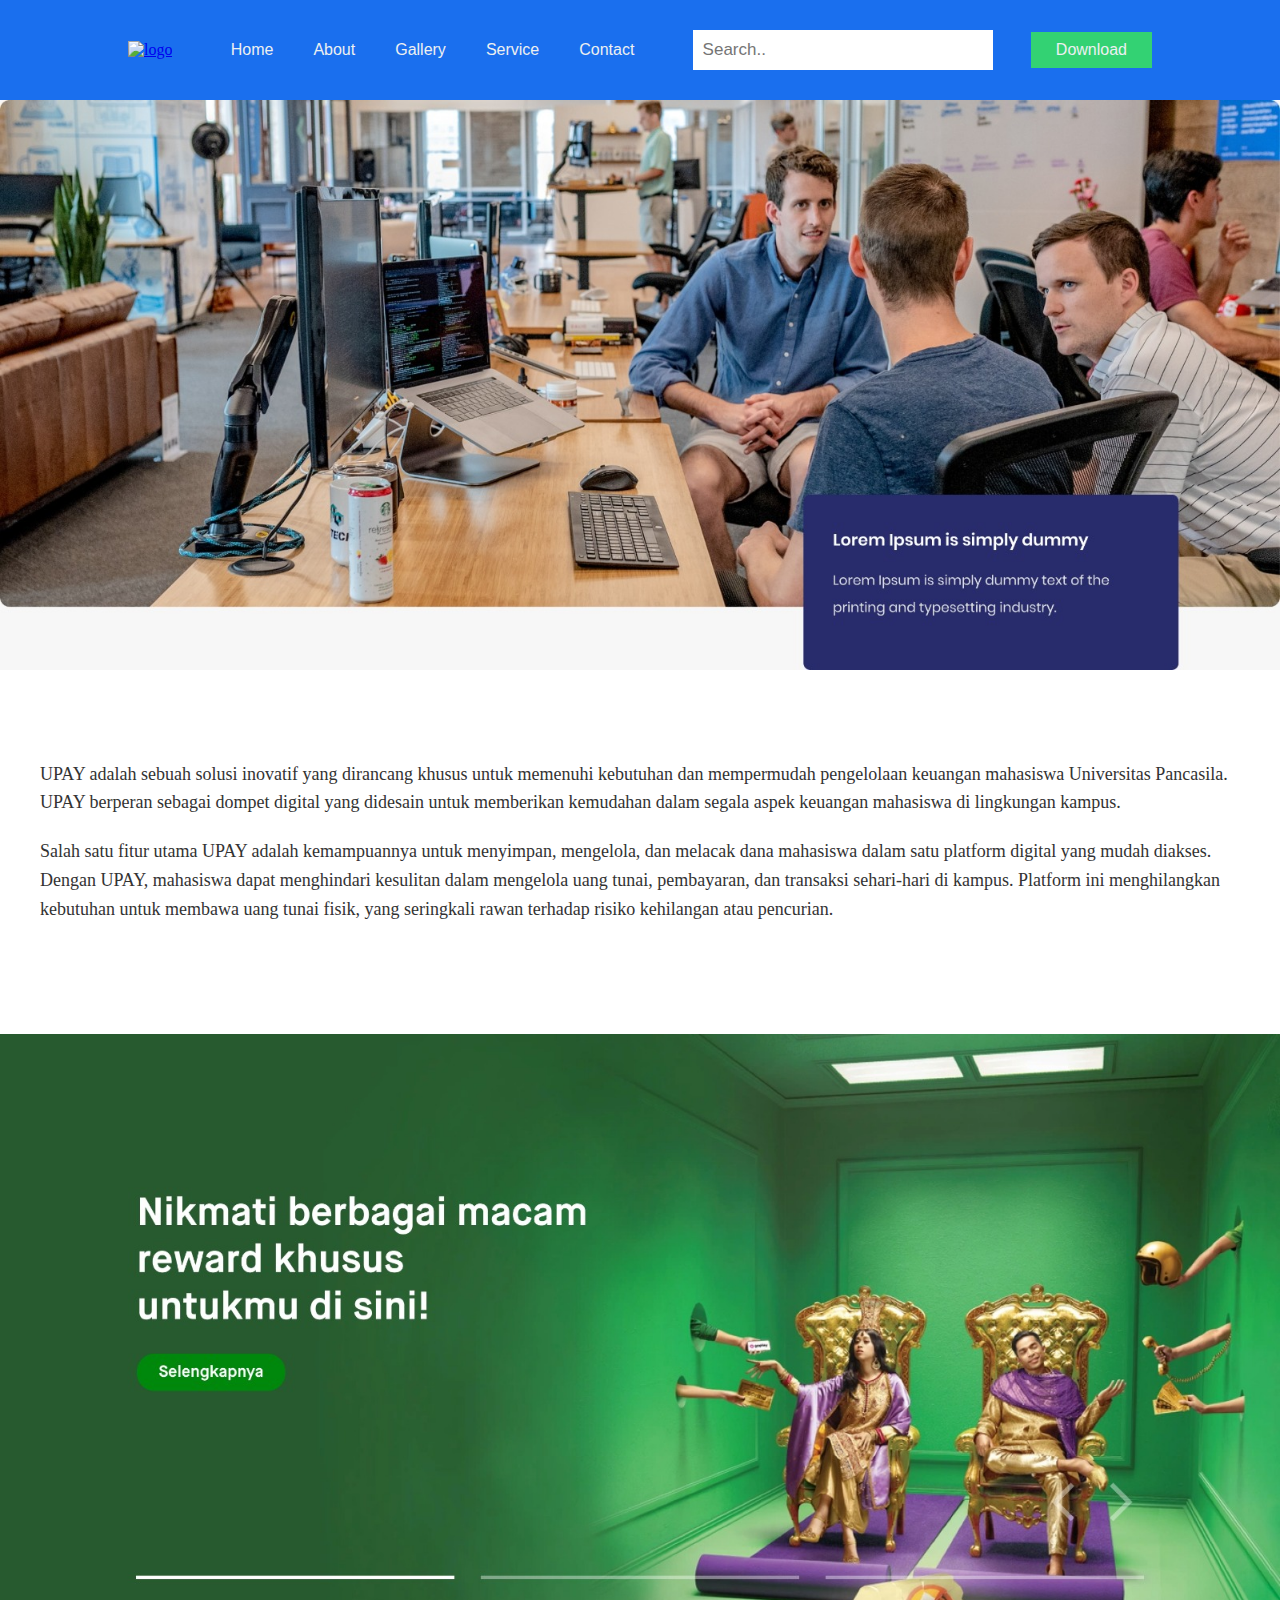
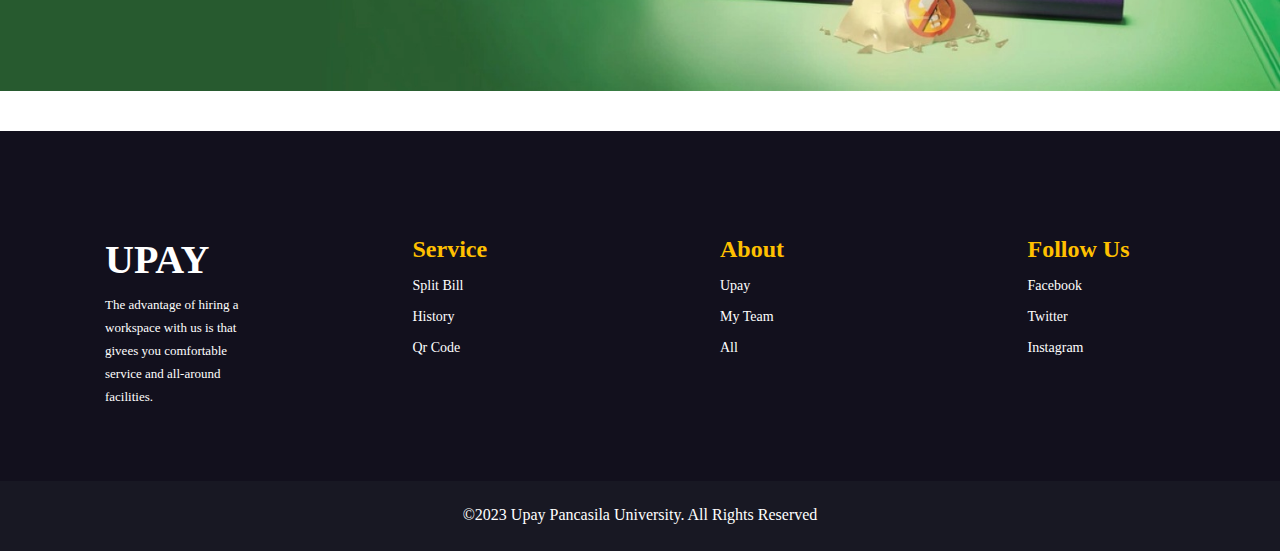
==== commit aafca3ba: "Update n.4" ====
--- a/about.html
+++ b/about.html
@@ -10,27 +10,31 @@
     <body>
       <header>
         <a class="logo" href="/"><img src="/img/upay2.png" alt="logo"></a>
-            <nav>
-                <ul class="nav__links">
-                    <li>
-                        <a href="index.html">Home</a>
-                    </li>
-                    <li>
-                        <a href="about.html">About</a>
-                    </li>
-                    <li>
-                        <a href="gallery.html">Gallery</a>
-                    </li>
-                    <li>
-                        <a href="service.html">Service</a>
-                    </li>
-                    <li>
-                        <a href="contact.html">Contact</a>
-                    </li>
-                </ul>
-            </nav>
-            <a class="cta" href="#">Download</a>
-        </header> 
+        <nav>
+            <ul class="nav__links">
+                <li>
+                    <a href="index.html">Home</a>
+                </li>
+                <li>
+                    <a href="about.html">About</a>
+                </li>
+                <li>
+                    <a href="gallery.html">Gallery</a>
+                </li>
+                <li>
+                    <a href="service.html">Service</a>
+                </li>
+                <li>
+                    <a href="contact.html">Contact</a>
+                </li>
+            </ul>
+        </nav>
+        <form class="example" action="#">
+            <input type="text" placeholder="Search.." name="search">
+        </form>
+        <a class="cta" href="#">Download</a>
+    </header>
+    
         <!-- MAIN MENU SEC1 -->
         <section class="Pembuka">
           <div class="Pembuka-1">
--- a/css/style.css
+++ b/css/style.css
@@ -51,6 +51,8 @@
   }
   
   .nav__links li {
+    
+  cursor: pointer;
     padding: 0px 20px;
   }
   
@@ -59,8 +61,9 @@
   }
   
   .nav__links li a:hover {
-    color: rgb(4, 54, 135);
-  }
+    color: rgb(184, 184, 184);
+  }
+
   
   .cta {
     padding: 9px 25px;
@@ -87,6 +90,8 @@
   align-items: center;
   background: #ffffff;
 }
+
+
 
 /* SECTION 2 */
 .sec2 {
@@ -279,6 +284,33 @@
 
 .imgBox img{
   width: 550px;
+}
+
+.imgBoxser img{
+  width: 700px;
+}
+
+.imgBox2 img{
+  width: 770px;
+  position: static;
+}
+
+/* Gallery */
+.columngal {
+  float: left;
+  width: 25%;
+  height: 300px; /* Should be removed. Only for demonstration */
+}
+
+/* Clear floats after the columns */
+.rowgal:after {
+  content: "";
+  display: table;
+  clear: both;
+}
+
+.columngal img {
+  width: 360px;
 }
 
 /* SEC 3 HOME */
@@ -379,67 +411,35 @@
 
 
 .sec4{
-  display: flex;
-  margin-left: auto;
-  margin-right: auto;
+  position: relative; 
+  width: 100%;
+  min-height: 107vh;
+  padding: 0px;
+  justify-content: space-between;
+  align-items: center;
+  background: #ffffff;
 }
 
 /* Service Html */
+
 .sec1ser{
-  margin-top: 100px;
-  background-color: rgb(23,111,230);
-}
-
-.sec1ser .textBox {
-  margin-top: 80px;
-  margin-left: 70px;
-  flex: 1;
-  padding: 80px; /* Menambahkan padding di sebelah kanan dan kiri teks */
-  text-align: left; /* Menjaga teks agar tetap rata kiri */
-}
-
-.sec1ser .content {
+  position: relative; width: 100%;
+  min-height: 100vh;
+  padding: 100px;
   display: flex;
   justify-content: space-between;
   align-items: center;
-}
-
-.sec1ser .textBox a {
-  display: inline-block;
-  font-family: sans-serif;
-  padding: 10px 20px;
-  background-color: #10ad6c; /* Warna latar belakang tombol */
-  color: white; /* Warna teks tombol */
-  text-decoration: none; /* Menghapus garis bawah default pada tautan */
-  border-radius: 15px; /* Membuat sudut tombol melengkung */
-  margin-top: 20px; /* Jarak atas tombol dari teks */
-  box-shadow: 2px 2px 5px rgba(0, 0, 0, 0.3); /* Bayangan tombol */
-}
-
-.sec1ser .textBox a:hover {
-  background-color: #09a062; /* Warna latar belakang tombol saat dihover */
-}
-
-
-.sec1ser .textBox h1 {
-  font-family: 'Montserrat', sans-serif;
-  font-weight: 600; /* Ini adalah gaya semi-bold */
-  font-size: 60px;
-  margin-bottom: 10px;
+  background: #0074D9;
+}
+
+.sec1ser .textBox h1{
   color: white;
 }
 
 .sec1ser .textBox p {
-  font-family: 'Roboto', sans-serif;
-  font-size: 10px;
   color: white;
 }
 
-
-.sec1ser .imgBox {
-  margin-top: 100px;
-  flex: 1;
-}
 
 .sec2service {
   background-color: #F5F5F5;
@@ -526,6 +526,11 @@
   box-shadow: 0 0 10px rgba(0, 0, 0, 0.252);
   font-family: Arial, Helvetica, sans-serif ;
 }
+
+.IsiContact p {
+  margin-top: 14px;
+  margin-bottom: 20px;
+}
   
 form label, form textarea, form input {
   margin-top: 10px;
@@ -558,6 +563,10 @@
   align-items: center;
 }
 
+.MAP {
+  width: 100%;
+}
+
 .Kontak{
   display: flex;
   flex: 1;
@@ -582,6 +591,8 @@
   cursor: pointer;
   justify-content: center;
   align-items: TOP;
+  text-align: center;
+  padding-top: 40px;
 }
 
 .uploadFile:hover{
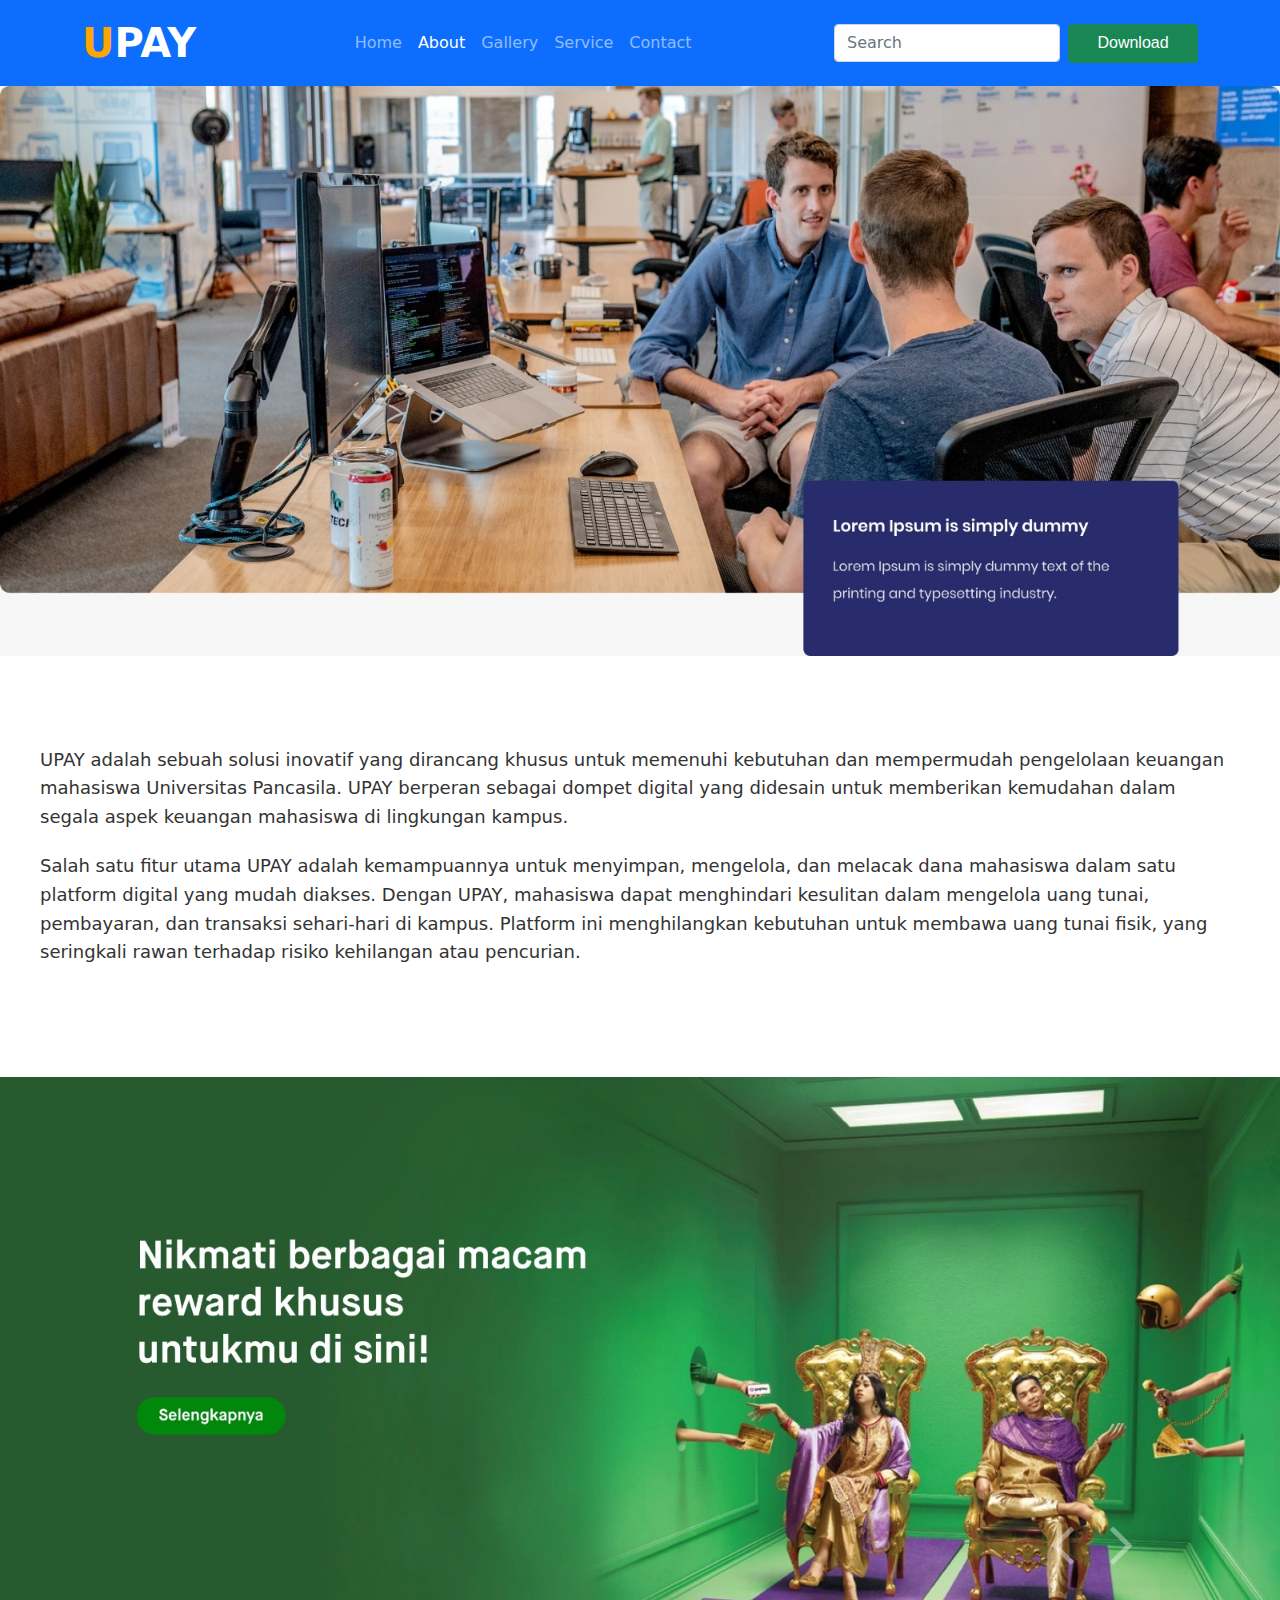
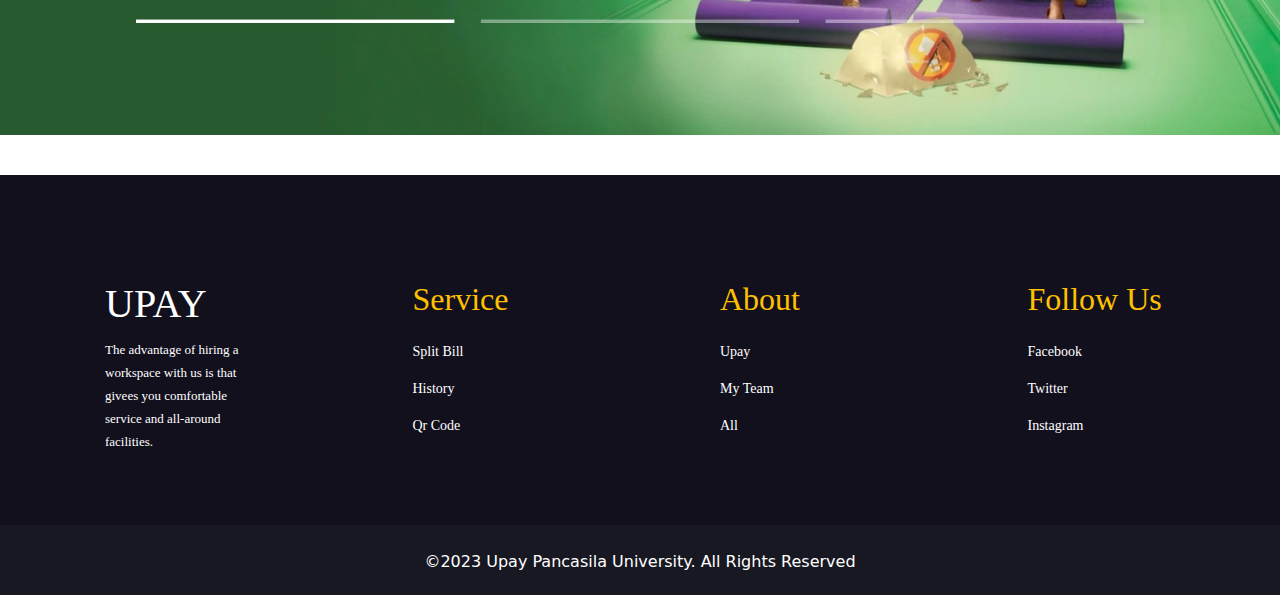
==== commit e642a35b: "Update Terbaru" ====
--- a/about.html
+++ b/about.html
@@ -6,34 +6,61 @@
         <link rel="icon" type="image/x-icon" href="/img/upay.png">
         <link rel="stylesheet" href="css/style.css">
         <title>Upay</title>
+
+        <!-- Memanggil Bootstrap, Boxicons dan Style css kita -->
+        <link rel="stylesheet" href="vendors/bootstrap/css/bootstrap.min.css">
+        <link rel="stylesheet" href="vendors/boxicons/css/boxicons.min.css">
+        <link rel="stylesheet" href="https://cdn.jsdelivr.net/npm/swiper@11/swiper-bundle.min.css"/>
+        <link rel="stylesheet" href="/styles/style.css">
+
     </head>
     <body>
-      <header>
-        <a class="logo" href="/"><img src="/img/upay2.png" alt="logo"></a>
-        <nav>
-            <ul class="nav__links">
-                <li>
-                    <a href="index.html">Home</a>
+      <!-- NAVBAR -->
+      <nav class="navbar navbar-expand-lg bg-primary navbar-dark">
+        <div class="container">
+          <a class="navbar-brand fw-bold" href="#">
+            <div class="upay">
+                <span>U</span>PAY
+            </div>
+          </a>
+          <button class="navbar-toggler" type="button" data-bs-toggle="collapse" data-bs-target="#navbarSupportedContent" aria-controls="navbarSupportedContent" aria-expanded="false" aria-label="Toggle navigation">
+            <span class="navbar-toggler-icon"></span>
+          </button>
+      
+          <div class="collapse navbar-collapse" id="navbarSupportedContent">
+            <div class="mx-auto"> <!-- Center the navigation items -->
+              <ul class="navbar-nav mb-2 mb-lg-0">
+                <li class="nav-item">
+                  <a class="nav-link" aria-current="page" href="index.html">Home</a>
                 </li>
-                <li>
-                    <a href="about.html">About</a>
+                <li class="nav-item">
+                  <a class="nav-link active" href="about.html">About</a>
                 </li>
-                <li>
-                    <a href="gallery.html">Gallery</a>
+                <li class="nav-item">
+                  <a class="nav-link" href="gallery.html">Gallery</a>
                 </li>
-                <li>
-                    <a href="service.html">Service</a>
+                <li class="nav-item">
+                  <a class="nav-link" href="service.html">Service</a>
                 </li>
-                <li>
-                    <a href="contact.html">Contact</a>
+                <li class="nav-item">
+                  <a class="nav-link" href="contact.html">Contact</a>
                 </li>
-            </ul>
-        </nav>
-        <form class="example" action="#">
-            <input type="text" placeholder="Search.." name="search">
-        </form>
-        <a class="cta" href="#">Download</a>
-    </header>
+              </ul>
+            </div>
+      
+            <form class="d-flex">
+              <input class="form-control me-2" type="search" placeholder="Search" aria-label="Search">
+            </form>
+      
+             <!-- Download link within the collapsible menu -->
+                <a class="cta d-lg-none btn btn-success" href="#">Download</a>
+            </div>
+
+            <!-- Download link outside the collapsible menu for larger screens -->
+            <a class="cta d-none d-lg-block btn btn-success" href="#">Download</a>
+            </div>
+        </div>
+      </nav>
     
         <!-- MAIN MENU SEC1 -->
         <section class="Pembuka">
--- a/css/style.css
+++ b/css/style.css
@@ -28,13 +28,6 @@
     background-color: #1a6fee;
   }
   
-  .logo {
-    cursor: pointer;
-  }
-
-  .logo img{
-    width: 150px;
-  }
   
   .nav__links a,
   .cta,
@@ -48,6 +41,7 @@
   .nav__links {
     list-style: none;
     display: flex;
+    margin-bottom: -2px;
   }
   
   .nav__links li {
@@ -64,17 +58,29 @@
     color: rgb(184, 184, 184);
   }
 
+  .upay{
+    font-size: 40px;
+  }
+
+  .upay span {
+    color: orange;
+  }
   
   .cta {
-    padding: 9px 25px;
+    padding-top: 7px;
+    padding-left: 22px;
+    width: 130px;
+    height: 39px;
     background-color: #33d273;
     border: none;
+    border-radius: 5px;
     cursor: pointer;
     transition: background-color 0.3s ease 0s;
   }
   
   .cta:hover {
     background-color: #04ac04;
+    color: white;
   }
   
 
@@ -91,6 +97,16 @@
   background: #ffffff;
 }
 
+.sec1gal {
+  margin-bottom: -100px;
+  position: relative; width: 100%;
+  min-height: 100vh;
+  padding: 100px;
+  display: flex;
+  justify-content: space-between;
+  align-items: center;
+  background: #ffffff;
+}
 
 
 /* SECTION 2 */
@@ -450,22 +466,11 @@
   flex-wrap: wrap; /* Mengizinkan pembrambat (wrapping) item jika tidak cukup lebar */
 }
 
-.row {
-  flex: 1; /* Membagi ruang setiap baris (row) */
-  max-width: 48%; /* Maksimum lebar setiap kartu */
-  margin: 10px;
-}
 
 .card {
-  margin-bottom: 40px;
   background-color: #FFFFFF;
   border-radius: 10px;
   box-shadow: 0 4px 6px rgba(0, 0, 0, 0.1);
-  padding-top: 30px;
-  text-align: center;
-  flex: 1; /* Membagi ruang setiap card dalam satu baris */
-  height: 430px; /* Tinggi kartu */
-  width: 700px;
 }
 
 
@@ -484,8 +489,6 @@
 }
 
 .card p {
-  margin-left: 190px;
-  width: 300px;
   font-family: 'Roboto', sans-serif;
   font-size: 16px;
 }
@@ -498,6 +501,11 @@
   padding: 10px 20px;
   border-radius: 5px;
   cursor: pointer;
+}
+
+.button2 {
+  width: 200px;
+  height: 100px;
 }
 
 
@@ -654,11 +662,27 @@
   margin-top: 15px;
 }
 
+.column2bt a:hover {
+  color: thistle;
+}
+
 .column2bt img{
   margin-top: 10px;
   margin-right: 20px;
 }
 
+/* PORTFOLIO */
+.portfolio-section .card2 .card2-img-top{
+  height: 200px;
+  width: 100%;
+  object-fit: cover;
+}
+
+@media screen and (max-width: 768px){
+  .portfolio-section .card2 .card2-img-top {
+      max-height: 100px;
+  }
+}
 
 /* Clear floats after the columns */
 .row2bt:after {
